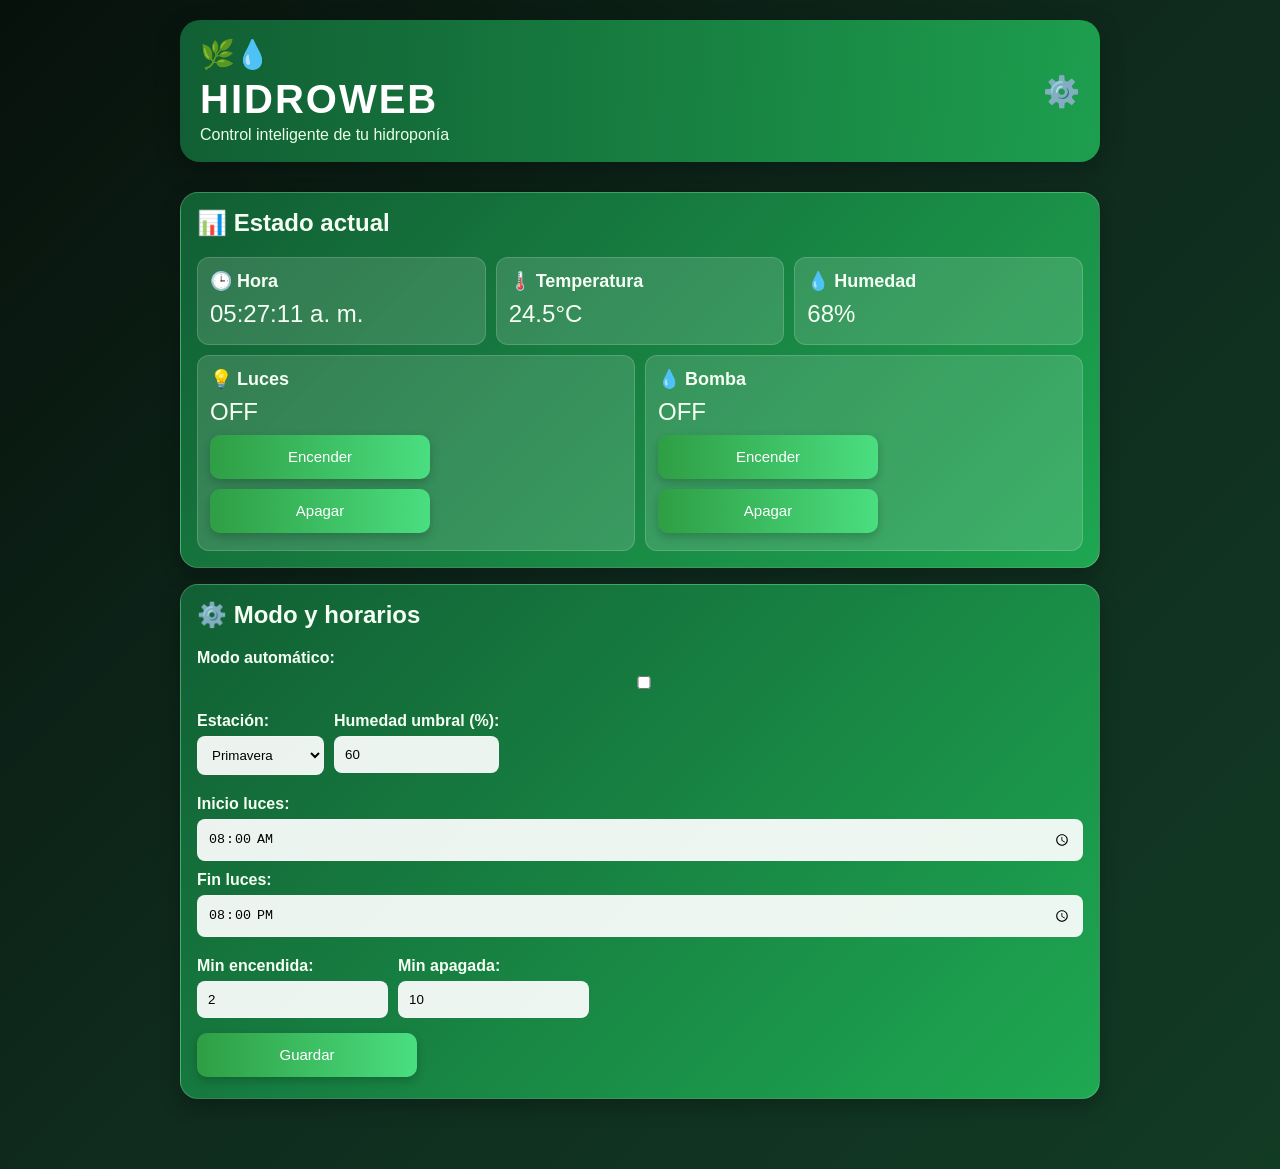
==== index.html @ 3b31222c "Add files via upload" ====
<!DOCTYPE html>
<html lang="es">

<head>
    <meta charset="UTF-8">
<script src="paho-mqtt.min.js"></script>


    <meta name="viewport" content="width=device-width, initial-scale=1.0">
    <title>HydroControl</title>
    <link rel="stylesheet" href="style.css">
</head>

<body>
    <div class="container">
        <div class="page-header hero-header">
            <div class="hero-title">
                <div class="hero-badge">🌿💧</div>
                <h1>HIDROWEB</h1>
                <p class="hero-subtitle">Control inteligente de tu hidroponía</p>
            </div>
            <a href="configuracion.html" class="header-link" title="Abrir configuraciones">⚙️</a>
        </div>

        <div class="section-block">
            <div class="card">
                <h2>📊 Estado actual</h2>
                <div class="row">
                    <div class="status-item">
                        <h3>🕒 Hora</h3>
                        <p id="serverTime">--:--</p>
                    </div>
                    <div class="status-item">
                        <h3>🌡️ Temperatura</h3>
                        <p id="temp">24.5°C</p>
                    </div>
                    <div class="status-item">
                        <h3>💧 Humedad</h3>
                        <p id="hum">68%</p>
                    </div>
                </div>
                <div class="row">
                    <div class="status-item">
                        <h3>💡 Luces</h3>
                        <p id="estadoLuz">OFF</p>
                        <button id="luzOn">Encender</button>
                        <button id="luzOff">Apagar</button>
                    </div>
                    <div class="status-item">
                        <h3>💧 Bomba</h3>
                        <p id="estadoBomba">OFF</p>
                        <button id="bombaOn">Encender</button>
                        <button id="bombaOff">Apagar</button>
                    </div>
                </div>
            </div>
            <div class="card">
                <h2>⚙️ Modo y horarios</h2>
                <label>Modo automático: <input type="checkbox" id="modoAuto"></label>
                <div class="row">
                    <label>Estación:
                        <select id="epocaSelect">
                            <option value="primavera">Primavera</option>
                            <option value="verano">Verano</option>
                            <option value="otonio">Otoño</option>
                            <option value="invierno">Invierno</option>
                            <option value="personalizado">Personalizado</option>
                        </select>
                    </label>
                    <label>Humedad umbral (%): <input type="number" id="humThreshold" min="0" max="100" value="60"></label>
                </div>
                <label>Inicio luces: <input type="time" id="lightsStart"></label>
                <label>Fin luces: <input type="time" id="lightsEnd"></label>
                <div class="row">
                    <label>Min encendida: <input type="number" id="pumpOnMinutes" min="1" value="2"></label>
                    <label>Min apagada: <input type="number" id="pumpOffMinutes" min="1" value="10"></label>
                </div>
                <button id="saveParams">Guardar</button>
            </div>
        </div>
    </div>

    <script src="autoLogic.js"></script>
    <script src="script.js"></script>
</body>
</html>
---- style.css ----
body{
    margin: 0;
    background: linear-gradient(135deg, #07110b 0%, #0f2b1e 50%, #123b24 100%);
    font-family: Arial, sans-serif;
    color: #f5fff3;
    min-height: 100vh;
}

.container{
    width: min(92%, 920px);
    margin: auto;
    padding: 20px 0 40px;
}

button {
    touch-action: manipulation;
    min-height: 44px;
}

.hero-header {
    display: flex;
    justify-content: space-between;
    align-items: center;
    gap: 12px;
    margin-bottom: 20px;
    padding: 18px 20px;
    border-radius: 20px;
    background: linear-gradient(90deg, rgba(18, 99, 54, 0.95), rgba(34, 197, 94, 0.75));
    box-shadow: 0 8px 25px rgba(0, 0, 0, 0.25);
}

.hero-title {
    display: flex;
    flex-direction: column;
    gap: 4px;
}

.hero-badge {
    font-size: 28px;
    margin-bottom: 2px;
}

h1 {
    color: #ffffff;
    text-align: left;
    margin: 0;
    font-size: clamp(28px, 5vw, 40px);
    letter-spacing: 2px;
    font-weight: bold;
}

.hero-subtitle {
    margin: 0;
    color: #e8ffe9;
    font-size: 16px;
}

.header-link {
    color: #fff8b8;
    text-decoration: none;
    font-size: 30px;
}

.card {
    background: linear-gradient(135deg, rgba(18, 99, 54, 0.95), rgba(34, 197, 94, 0.8));
    padding: 16px;
    margin: 16px 0;
    border-radius: 18px;
    box-shadow: 0px 8px 20px rgba(0, 0, 0, 0.25);
    border: 1px solid rgba(255,255,255,0.18);
}

h2 {
    margin-top: 0;
}

.section-block {
    margin: 30px 0;
}

.section-block > h2 {
    color: #d9ff00;
    margin-bottom: 12px;
}

p {
    font-size: 28px;
}

.status-item {
    flex: 1 1 220px;
    min-width: 0;
    background: rgba(255,255,255,0.14);
    padding: 12px;
    border-radius: 12px;
    border: 1px solid rgba(255,255,255,0.16);
}

.status-item h3 {
    margin: 0 0 8px 0;
    font-size: 18px;
}

.status-item p {
    font-size: 24px;
    margin: 4px 0;
}

label {
    display: flex;
    flex-direction: column;
    gap: 6px;
    margin: 10px 0;
    font-weight: bold;
}

input, select {
    padding: 10px;
    border-radius: 8px;
    border: 1px solid rgba(255,255,255,0.25);
    min-width: 0;
    width: 100%;
    max-width: 100%;
    background: rgba(255,255,255,0.92);
    box-sizing: border-box;
}

.row {
    display: flex;
    flex-wrap: wrap;
    gap: 10px;
    align-items: stretch;
    margin-top: 10px;
}

button {
    padding: 12px 18px;
    margin: 5px 0;
    border: none;
    border-radius: 10px;
    cursor: pointer;
    background: linear-gradient(90deg, #2f9e44, #4ade80);
    color: white;
    font-size: 15px;
    box-shadow: 0 4px 10px rgba(0,0,0,0.2);
    width: 100%;
    max-width: 220px;
}

button:hover {
    background: linear-gradient(90deg, #24863a, #34d399);
}

@media (max-width: 700px) {
    .container {
        width: 95%;
        padding-top: 12px;
    }

    .hero-header {
        flex-direction: column;
        align-items: flex-start;
        padding: 16px;
    }

    .header-link {
        font-size: 26px;
    }

    .card {
        padding: 14px;
    }

    .row {
        flex-direction: column;
        align-items: stretch;
    }

    label {
        width: 100%;
    }

    button {
        max-width: none;
    }
}
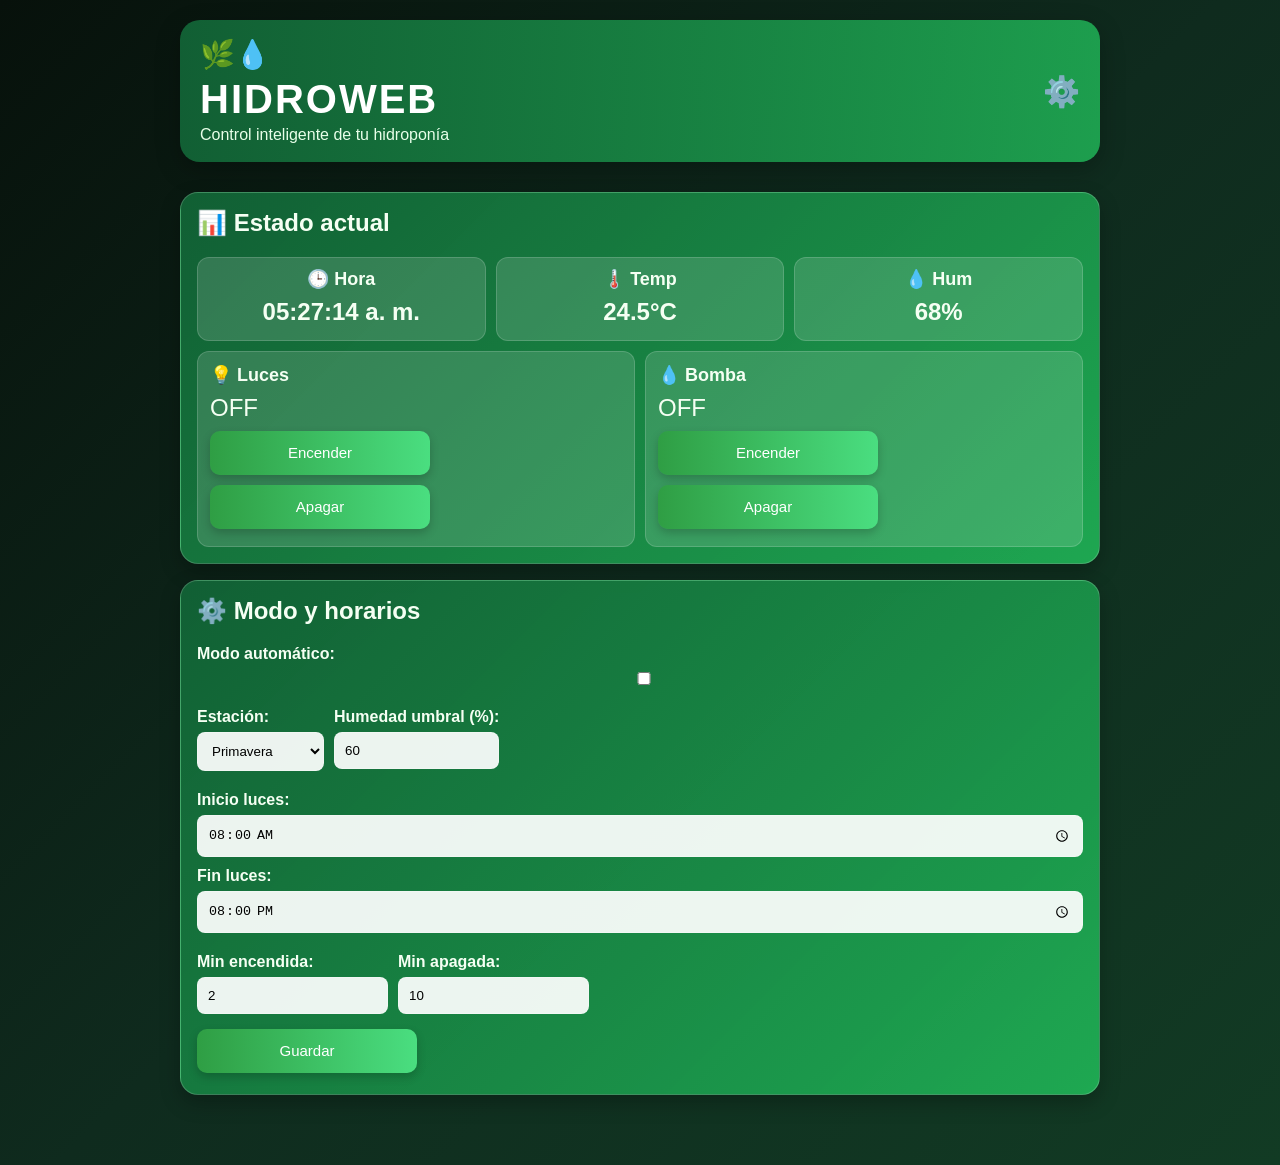
==== commit c9db074f: "Add files via upload" ====
--- a/index.html
+++ b/index.html
@@ -25,17 +25,17 @@
         <div class="section-block">
             <div class="card">
                 <h2>📊 Estado actual</h2>
-                <div class="row">
-                    <div class="status-item">
+                <div class="summary-row">
+                    <div class="status-item compact-summary">
                         <h3>🕒 Hora</h3>
                         <p id="serverTime">--:--</p>
                     </div>
-                    <div class="status-item">
-                        <h3>🌡️ Temperatura</h3>
+                    <div class="status-item compact-summary">
+                        <h3>🌡️ Temp</h3>
                         <p id="temp">24.5°C</p>
                     </div>
-                    <div class="status-item">
-                        <h3>💧 Humedad</h3>
+                    <div class="status-item compact-summary">
+                        <h3>💧 Hum</h3>
                         <p id="hum">68%</p>
                     </div>
                 </div>
--- a/style.css
+++ b/style.css
@@ -94,6 +94,29 @@
     padding: 12px;
     border-radius: 12px;
     border: 1px solid rgba(255,255,255,0.16);
+}
+
+.summary-row {
+    display: flex;
+    gap: 10px;
+    margin-top: 10px;
+}
+
+.compact-summary {
+    flex: 1;
+    text-align: center;
+    padding: 10px 8px;
+}
+
+.compact-summary h3 {
+    font-size: 14px;
+    margin-bottom: 4px;
+}
+
+.compact-summary p {
+    font-size: 20px;
+    margin: 0;
+    font-weight: bold;
 }
 
 .status-item h3 {
@@ -176,6 +199,15 @@
         align-items: stretch;
     }
 
+    .summary-row {
+        flex-direction: row;
+        gap: 8px;
+    }
+
+    .compact-summary {
+        padding: 8px 6px;
+    }
+
     label {
         width: 100%;
     }
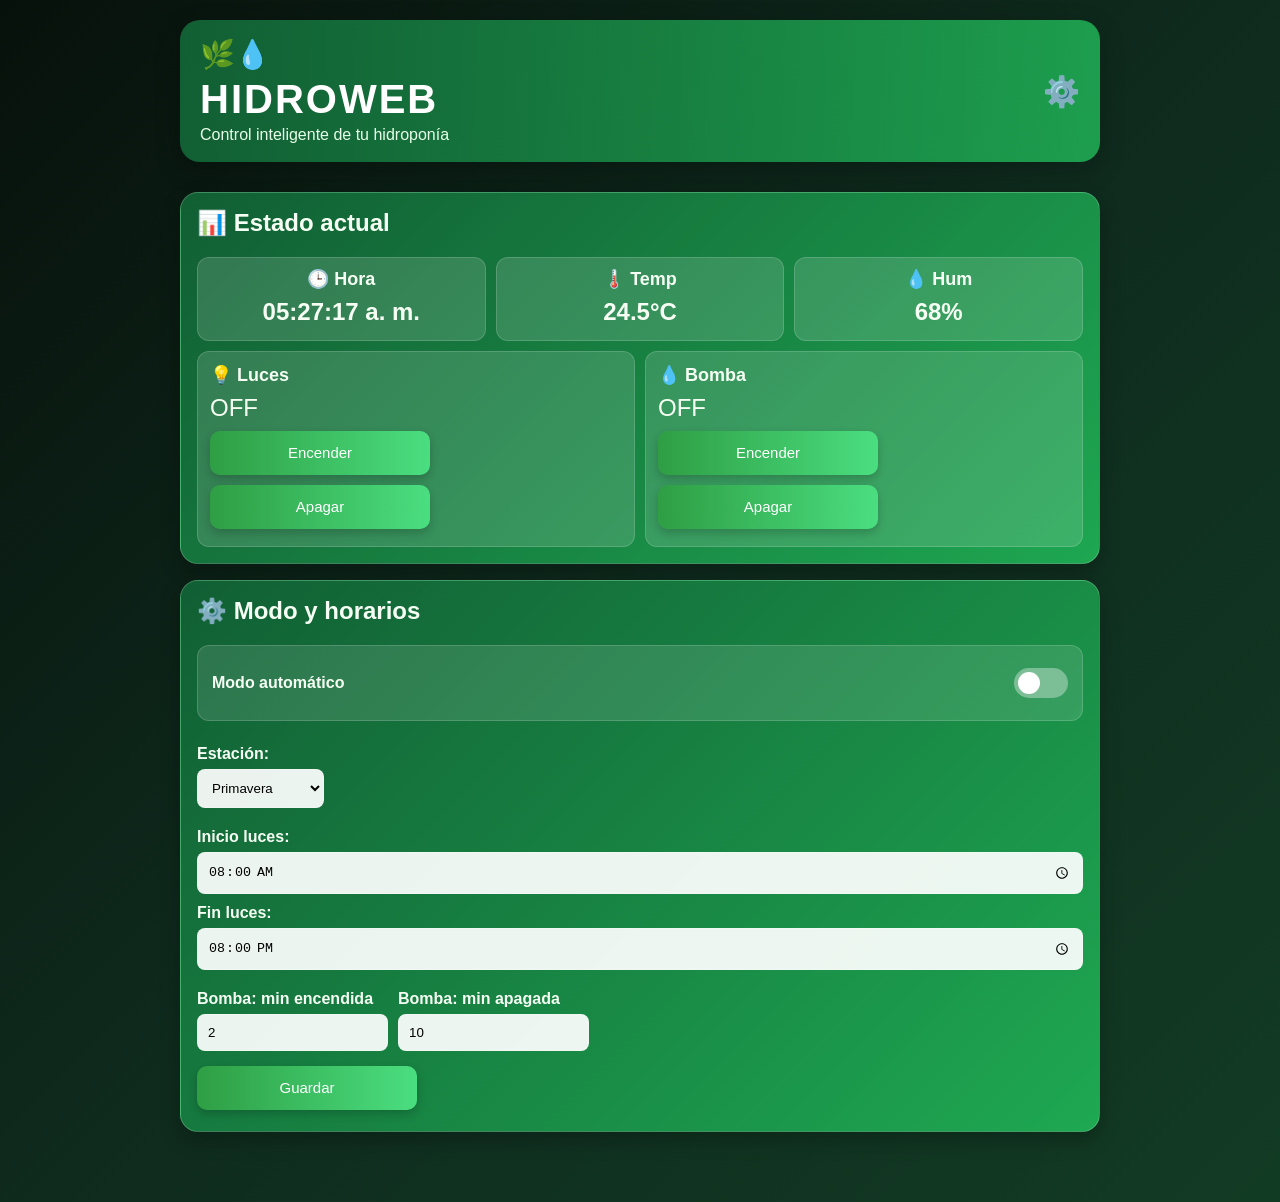
==== commit d470ae9d: "Add files via upload" ====
--- a/index.html
+++ b/index.html
@@ -56,7 +56,13 @@
             </div>
             <div class="card">
                 <h2>⚙️ Modo y horarios</h2>
-                <label>Modo automático: <input type="checkbox" id="modoAuto"></label>
+                <label class="switch-row">
+                    <span>Modo automático</span>
+                    <label class="switch">
+                        <input type="checkbox" id="modoAuto">
+                        <span class="slider"></span>
+                    </label>
+                </label>
                 <div class="row">
                     <label>Estación:
                         <select id="epocaSelect">
@@ -67,13 +73,12 @@
                             <option value="personalizado">Personalizado</option>
                         </select>
                     </label>
-                    <label>Humedad umbral (%): <input type="number" id="humThreshold" min="0" max="100" value="60"></label>
                 </div>
                 <label>Inicio luces: <input type="time" id="lightsStart"></label>
                 <label>Fin luces: <input type="time" id="lightsEnd"></label>
                 <div class="row">
-                    <label>Min encendida: <input type="number" id="pumpOnMinutes" min="1" value="2"></label>
-                    <label>Min apagada: <input type="number" id="pumpOffMinutes" min="1" value="10"></label>
+                    <label>Bomba: min encendida <input type="number" id="pumpOnMinutes" min="1" value="2"></label>
+                    <label>Bomba: min apagada <input type="number" id="pumpOffMinutes" min="1" value="10"></label>
                 </div>
                 <button id="saveParams">Guardar</button>
             </div>
--- a/style.css
+++ b/style.css
@@ -135,6 +135,60 @@
     gap: 6px;
     margin: 10px 0;
     font-weight: bold;
+}
+
+.switch-row {
+    display: flex;
+    flex-direction: row;
+    justify-content: space-between;
+    align-items: center;
+    padding: 12px 14px;
+    border-radius: 12px;
+    background: rgba(255,255,255,0.12);
+    border: 1px solid rgba(255,255,255,0.16);
+    margin: 12px 0 14px;
+}
+
+.switch {
+    position: relative;
+    display: inline-block;
+    width: 54px;
+    height: 30px;
+}
+
+.switch input {
+    opacity: 0;
+    width: 0;
+    height: 0;
+}
+
+.slider {
+    position: absolute;
+    cursor: pointer;
+    inset: 0;
+    background-color: rgba(255,255,255,0.35);
+    transition: 0.3s;
+    border-radius: 999px;
+}
+
+.slider:before {
+    position: absolute;
+    content: "";
+    height: 22px;
+    width: 22px;
+    left: 4px;
+    bottom: 4px;
+    background-color: white;
+    transition: 0.3s;
+    border-radius: 50%;
+}
+
+.switch input:checked + .slider {
+    background: linear-gradient(90deg, #2f9e44, #4ade80);
+}
+
+.switch input:checked + .slider:before {
+    transform: translateX(24px);
 }
 
 input, select {
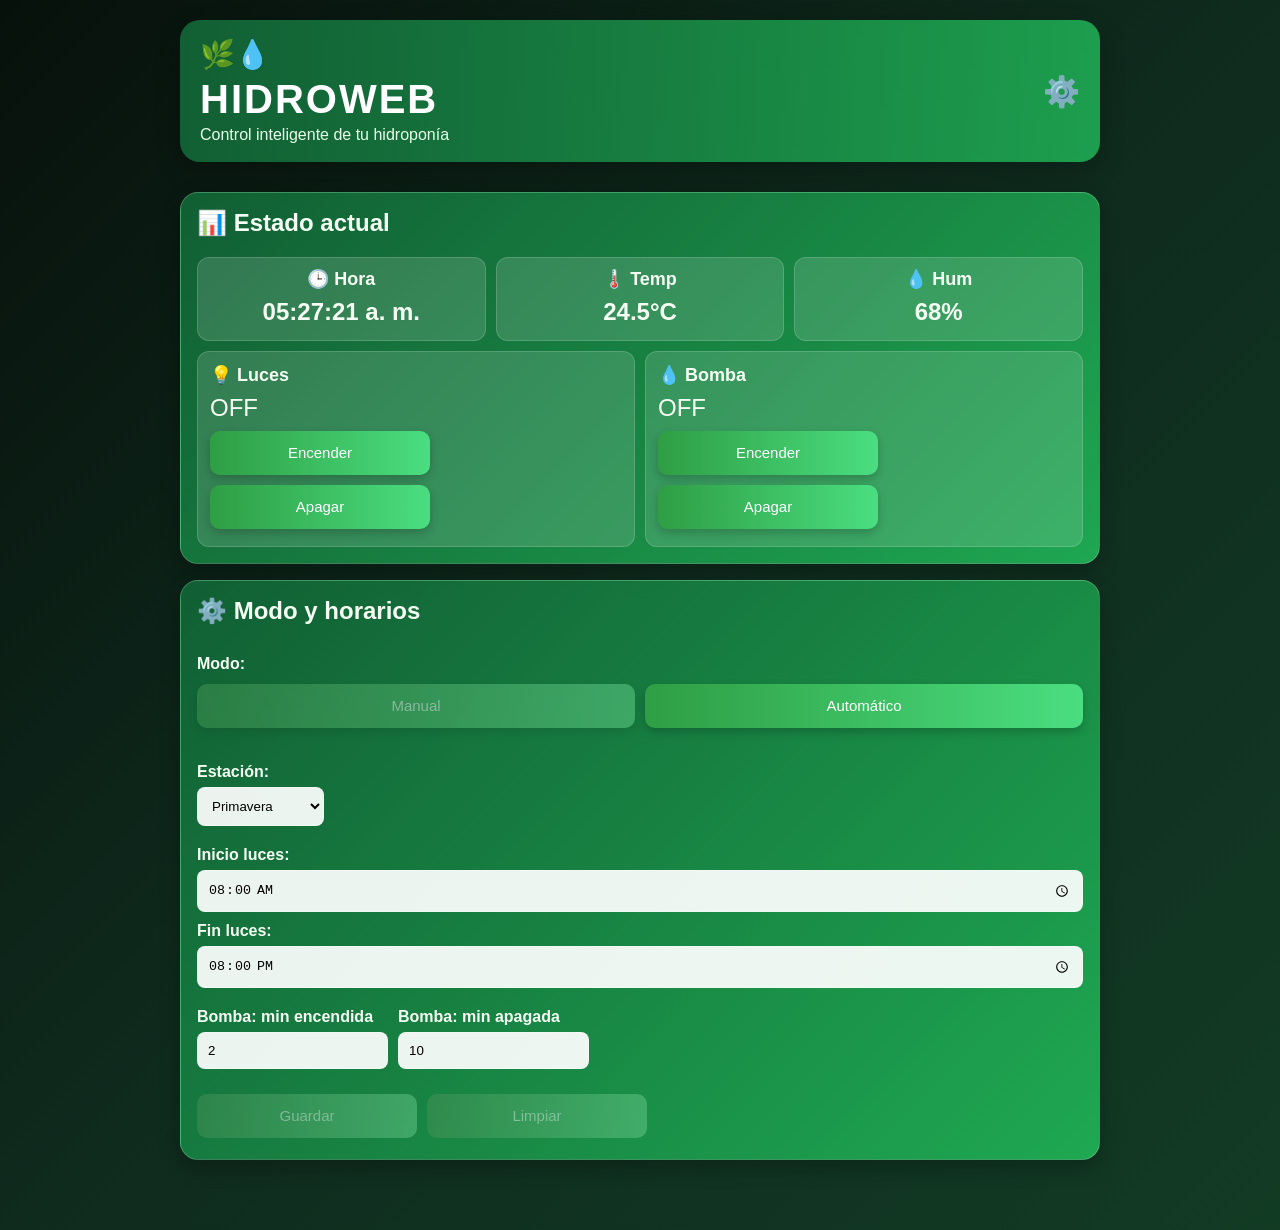
==== commit 61434f2c: "Add files via upload" ====
--- a/index.html
+++ b/index.html
@@ -56,13 +56,14 @@
             </div>
             <div class="card">
                 <h2>⚙️ Modo y horarios</h2>
-                <label class="switch-row">
-                    <span>Modo automático</span>
-                    <label class="switch">
-                        <input type="checkbox" id="modoAuto">
-                        <span class="slider"></span>
+                <div class="row">
+                    <label class="mode-control">Modo:
+                        <div class="mode-toggle-row">
+                            <button id="modeManualBtn" type="button">Manual</button>
+                            <button id="modeAutoBtn" type="button">Automático</button>
+                        </div>
                     </label>
-                </label>
+                </div>
                 <div class="row">
                     <label>Estación:
                         <select id="epocaSelect">
@@ -80,7 +81,10 @@
                     <label>Bomba: min encendida <input type="number" id="pumpOnMinutes" min="1" value="2"></label>
                     <label>Bomba: min apagada <input type="number" id="pumpOffMinutes" min="1" value="10"></label>
                 </div>
-                <button id="saveParams">Guardar</button>
+                <div class="row">
+                    <button id="saveParams">Guardar</button>
+                    <button id="clearParams" type="button">Limpiar</button>
+                </div>
             </div>
         </div>
     </div>
--- a/style.css
+++ b/style.css
@@ -200,6 +200,26 @@
     max-width: 100%;
     background: rgba(255,255,255,0.92);
     box-sizing: border-box;
+}
+
+.mode-control {
+    width: 100%;
+}
+
+.mode-toggle-row {
+    display: flex;
+    gap: 10px;
+    width: 100%;
+}
+
+.mode-toggle-row button {
+    flex: 1 1 0;
+    max-width: none;
+}
+
+.mode-toggle-row button.is-selected {
+    opacity: 0.5;
+    filter: saturate(75%);
 }
 
 .row {
@@ -228,6 +248,46 @@
     background: linear-gradient(90deg, #24863a, #34d399);
 }
 
+button:disabled {
+    opacity: 0.45;
+    cursor: not-allowed;
+    box-shadow: none;
+    filter: grayscale(35%);
+}
+
+.action-toast {
+    position: fixed;
+    right: 18px;
+    bottom: 20px;
+    z-index: 9999;
+    max-width: min(90vw, 360px);
+    padding: 12px 16px;
+    border-radius: 12px;
+    color: #f5fff3;
+    font-weight: bold;
+    letter-spacing: 0.2px;
+    border: 1px solid rgba(255,255,255,0.22);
+    box-shadow: 0 10px 24px rgba(0, 0, 0, 0.34);
+    opacity: 0;
+    transform: translateY(16px) scale(0.98);
+    pointer-events: none;
+    transition: opacity 0.25s ease, transform 0.25s ease;
+    backdrop-filter: blur(4px);
+}
+
+.action-toast.success {
+    background: linear-gradient(135deg, rgba(20, 110, 58, 0.96), rgba(46, 186, 110, 0.9));
+}
+
+.action-toast.error {
+    background: linear-gradient(135deg, rgba(136, 26, 26, 0.96), rgba(198, 52, 52, 0.9));
+}
+
+.action-toast.show {
+    opacity: 1;
+    transform: translateY(0) scale(1);
+}
+
 @media (max-width: 700px) {
     .container {
         width: 95%;
@@ -269,4 +329,11 @@
     button {
         max-width: none;
     }
+
+    .action-toast {
+        right: 12px;
+        left: 12px;
+        bottom: 14px;
+        max-width: none;
+    }
 }
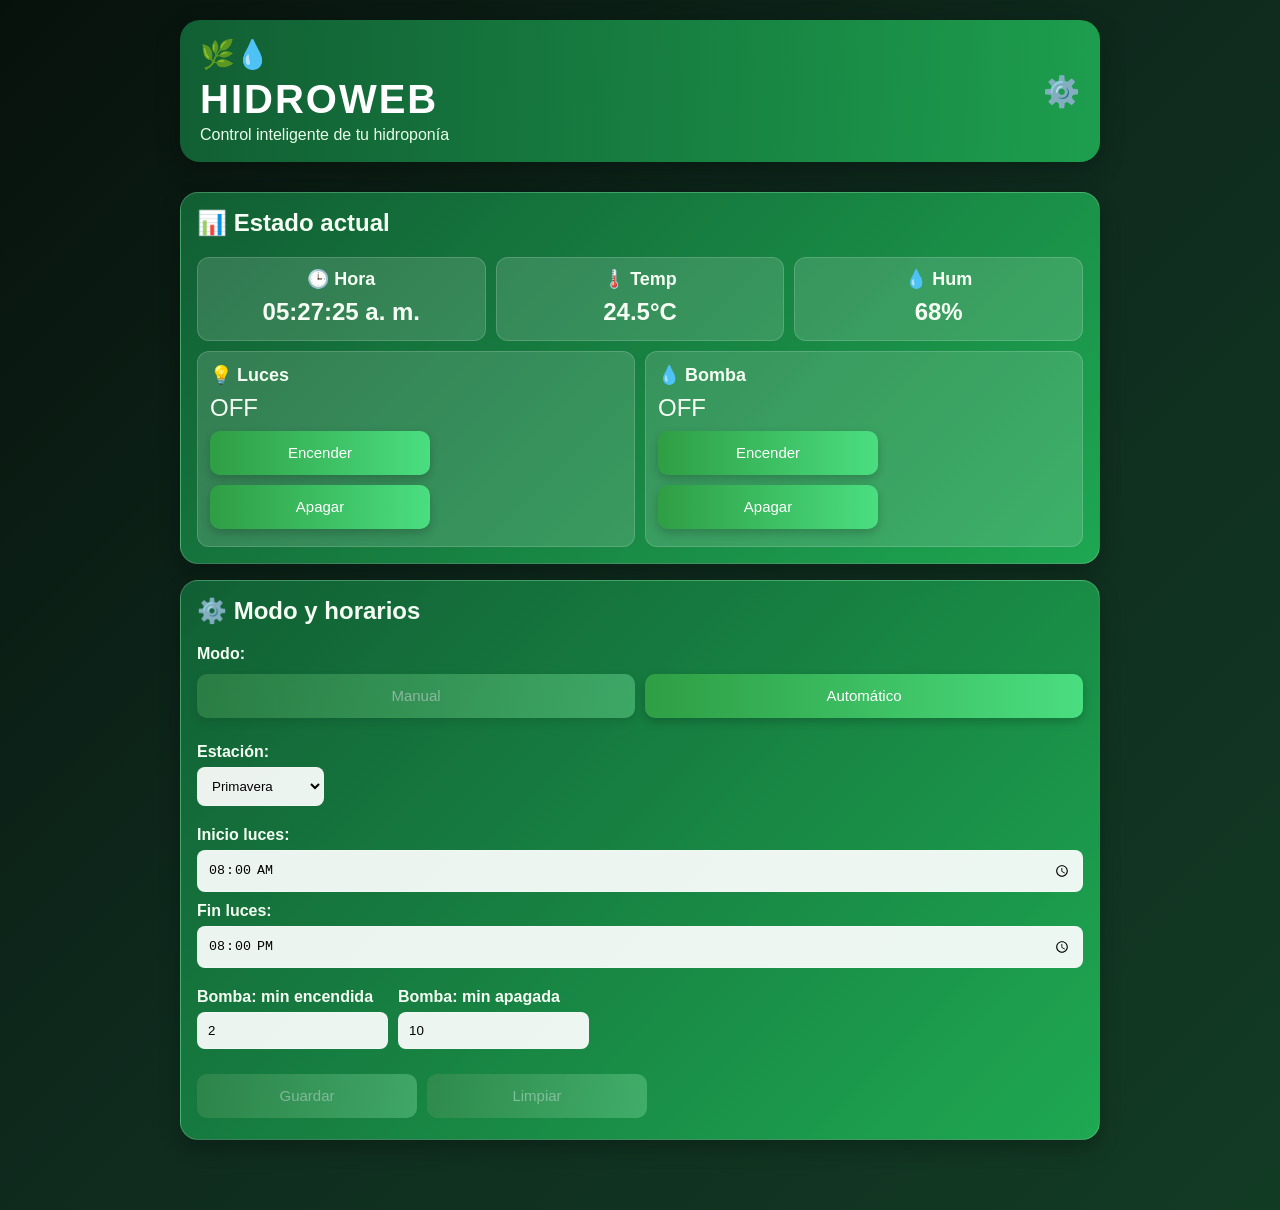
==== commit ecba13fa: "Add files via upload" ====
--- a/index.html
+++ b/index.html
@@ -57,12 +57,13 @@
             <div class="card">
                 <h2>⚙️ Modo y horarios</h2>
                 <div class="row">
-                    <label class="mode-control">Modo:
+                    <div class="mode-control">
+                        <span class="mode-control-title">Modo:</span>
                         <div class="mode-toggle-row">
                             <button id="modeManualBtn" type="button">Manual</button>
                             <button id="modeAutoBtn" type="button">Automático</button>
                         </div>
-                    </label>
+                    </div>
                 </div>
                 <div class="row">
                     <label>Estación:
--- a/style.css
+++ b/style.css
@@ -204,6 +204,12 @@
 
 .mode-control {
     width: 100%;
+}
+
+.mode-control-title {
+    display: block;
+    margin-bottom: 6px;
+    font-weight: bold;
 }
 
 .mode-toggle-row {
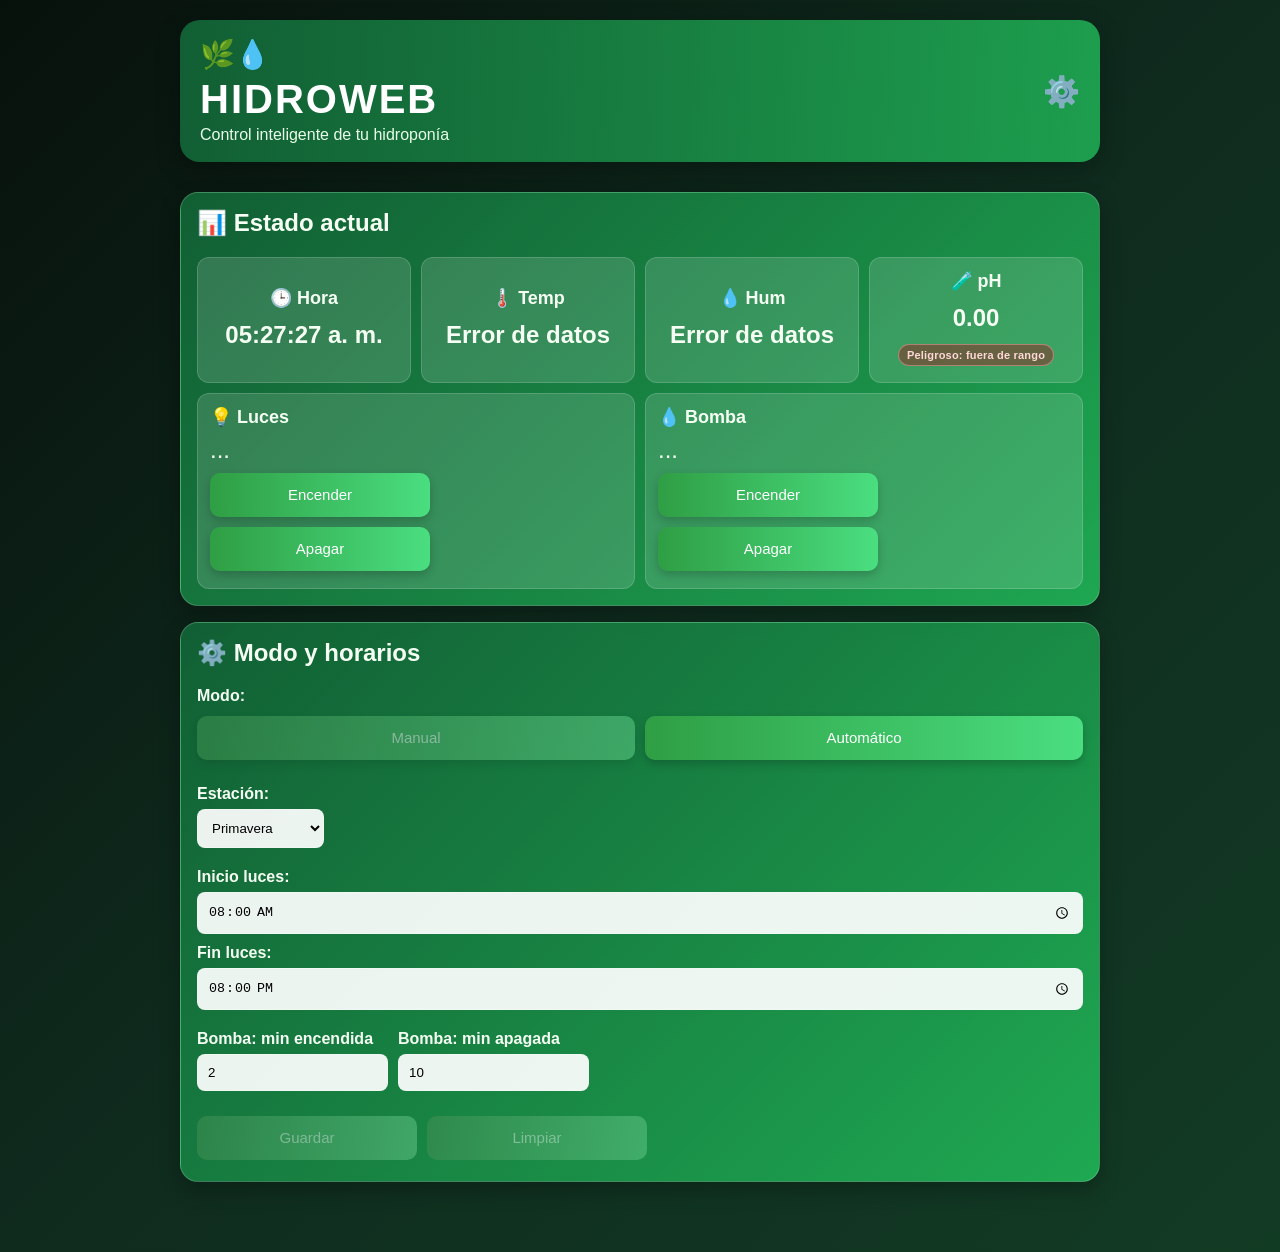
==== commit e54b47c0: "Add files via upload" ====
--- a/index.html
+++ b/index.html
@@ -38,17 +38,22 @@
                         <h3>💧 Hum</h3>
                         <p id="hum">68%</p>
                     </div>
+                    <div class="status-item compact-summary">
+                        <h3>🧪 pH</h3>
+                        <p id="ph" class="ph-value">--</p>
+                        <p id="phRangeStatus" class="ph-range-status neutral">Rango seguro 5.8 - 6.2</p>
+                    </div>
                 </div>
                 <div class="row">
                     <div class="status-item">
                         <h3>💡 Luces</h3>
-                        <p id="estadoLuz">OFF</p>
+                        <p id="estadoLuz">...</p>
                         <button id="luzOn">Encender</button>
                         <button id="luzOff">Apagar</button>
                     </div>
                     <div class="status-item">
                         <h3>💧 Bomba</h3>
-                        <p id="estadoBomba">OFF</p>
+                        <p id="estadoBomba">...</p>
                         <button id="bombaOn">Encender</button>
                         <button id="bombaOff">Apagar</button>
                     </div>
--- a/style.css
+++ b/style.css
@@ -97,26 +97,62 @@
 }
 
 .summary-row {
-    display: flex;
+    display: grid;
+    grid-template-columns: repeat(4, minmax(0, 1fr));
     gap: 10px;
     margin-top: 10px;
 }
 
 .compact-summary {
-    flex: 1;
+    min-height: 104px;
     text-align: center;
-    padding: 10px 8px;
+    padding: 10px 10px;
+    display: flex;
+    flex-direction: column;
+    justify-content: center;
+    align-items: center;
 }
 
 .compact-summary h3 {
     font-size: 14px;
-    margin-bottom: 4px;
+    margin-bottom: 6px;
 }
 
 .compact-summary p {
     font-size: 20px;
     margin: 0;
     font-weight: bold;
+}
+
+.compact-summary .ph-range-status {
+    margin-top: 8px;
+    font-size: 11px;
+    font-weight: 800;
+    letter-spacing: 0.2px;
+    padding: 4px 8px;
+    border-radius: 999px;
+    border: 1px solid rgba(255,255,255,0.24);
+    line-height: 1.1;
+}
+
+.ph-value {
+    font-variant-numeric: tabular-nums;
+}
+
+.ph-range-status.neutral {
+    color: #e8fff1;
+    background: rgba(12, 67, 40, 0.45);
+}
+
+.ph-range-status.safe {
+    color: #d8ffe2;
+    background: rgba(25, 112, 65, 0.45);
+}
+
+.ph-range-status.alert {
+    color: #ffd7d7;
+    background: rgba(146, 34, 34, 0.5);
+    border-color: rgba(255, 170, 170, 0.48);
 }
 
 .status-item h3 {
@@ -320,12 +356,17 @@
     }
 
     .summary-row {
-        flex-direction: row;
+        grid-template-columns: repeat(2, minmax(0, 1fr));
         gap: 8px;
     }
 
     .compact-summary {
+        min-height: 96px;
         padding: 8px 6px;
+    }
+
+    .compact-summary .ph-range-status {
+        font-size: 10px;
     }
 
     label {
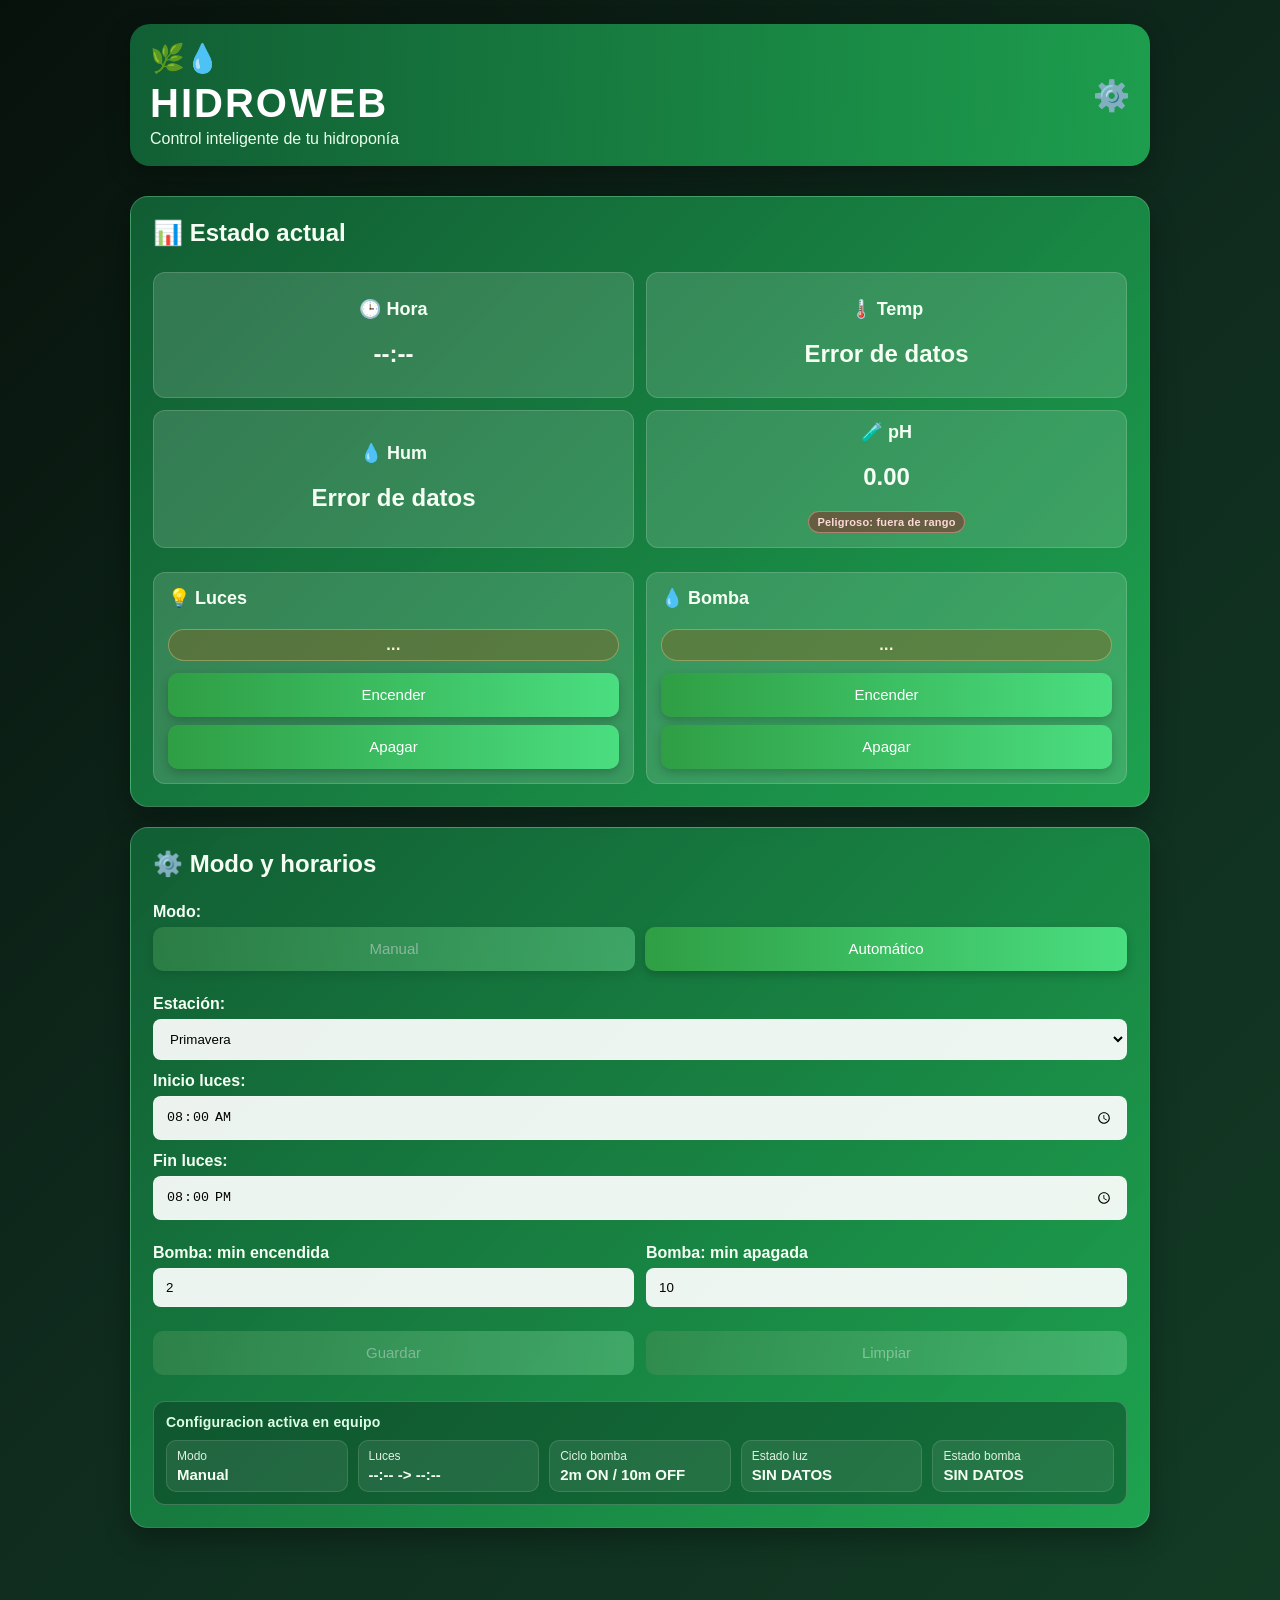
==== commit 0702d1c5: "Add files via upload" ====
--- a/index.html
+++ b/index.html
@@ -20,6 +20,14 @@
                 <p class="hero-subtitle">Control inteligente de tu hidroponía</p>
             </div>
             <a href="configuracion.html" class="header-link" title="Abrir configuraciones">⚙️</a>
+        </div>
+
+        <div style="display:none" aria-hidden="true">
+            <span id="systemStateBadge">Sincronizando...</span>
+            <span id="connStatus">Sin conexión</span>
+            <span id="mqttStatus">Desconectado</span>
+            <span id="lastUpdateElapsed">--</span>
+            <span id="telemetrySource">--</span>
         </div>
 
         <div class="section-block">
@@ -47,13 +55,13 @@
                 <div class="row">
                     <div class="status-item">
                         <h3>💡 Luces</h3>
-                        <p id="estadoLuz">...</p>
+                        <p id="estadoLuz" class="device-state">...</p>
                         <button id="luzOn">Encender</button>
                         <button id="luzOff">Apagar</button>
                     </div>
                     <div class="status-item">
                         <h3>💧 Bomba</h3>
-                        <p id="estadoBomba">...</p>
+                        <p id="estadoBomba" class="device-state">...</p>
                         <button id="bombaOn">Encender</button>
                         <button id="bombaOff">Apagar</button>
                     </div>
@@ -91,6 +99,17 @@
                     <button id="saveParams">Guardar</button>
                     <button id="clearParams" type="button">Limpiar</button>
                 </div>
+
+                <div class="config-summary" aria-live="polite">
+                    <h3>Configuracion activa en equipo</h3>
+                    <div class="config-summary-grid">
+                        <div><span>Modo</span><strong id="summaryMode">--</strong></div>
+                        <div><span>Luces</span><strong id="summaryLights">--</strong></div>
+                        <div><span>Ciclo bomba</span><strong id="summaryPump">--</strong></div>
+                        <div><span>Estado luz</span><strong id="summaryLuzState">--</strong></div>
+                        <div><span>Estado bomba</span><strong id="summaryBombaState">--</strong></div>
+                    </div>
+                </div>
             </div>
         </div>
     </div>
--- a/style.css
+++ b/style.css
@@ -1,15 +1,15 @@
 body{
     margin: 0;
     background: linear-gradient(135deg, #07110b 0%, #0f2b1e 50%, #123b24 100%);
-    font-family: Arial, sans-serif;
+    font-family: "Trebuchet MS", "Segoe UI", sans-serif;
     color: #f5fff3;
     min-height: 100vh;
 }
 
 .container{
-    width: min(92%, 920px);
+    width: min(94%, 1020px);
     margin: auto;
-    padding: 20px 0 40px;
+    padding: 24px 0 44px;
 }
 
 button {
@@ -29,6 +29,71 @@
     box-shadow: 0 8px 25px rgba(0, 0, 0, 0.25);
 }
 
+.live-status-bar {
+    display: grid;
+    grid-template-columns: repeat(auto-fit, minmax(160px, 1fr));
+    align-items: center;
+    gap: 12px;
+    padding: 14px 16px;
+    border-radius: 14px;
+    margin-bottom: 18px;
+    background: rgba(7, 36, 24, 0.75);
+    border: 1px solid rgba(255,255,255,0.16);
+    backdrop-filter: blur(6px);
+}
+
+.live-status-bar .state-chip {
+    justify-self: start;
+}
+
+.status-inline {
+    font-size: 14px;
+    color: rgba(232, 255, 236, 0.9);
+}
+
+.status-inline strong {
+    color: #ffffff;
+    letter-spacing: 0.1px;
+}
+
+.state-chip {
+    display: inline-flex;
+    align-items: center;
+    justify-content: center;
+    gap: 6px;
+    border-radius: 999px;
+    padding: 6px 12px;
+    font-size: 12px;
+    font-weight: 800;
+    letter-spacing: 0.3px;
+    text-transform: uppercase;
+    border: 1px solid transparent;
+}
+
+.state-chip.ok {
+    color: #d9ffe5;
+    background: rgba(38, 132, 80, 0.45);
+    border-color: rgba(119, 255, 176, 0.35);
+}
+
+.state-chip.warn {
+    color: #fff1cc;
+    background: rgba(171, 110, 18, 0.45);
+    border-color: rgba(255, 209, 124, 0.35);
+}
+
+.state-chip.error {
+    color: #ffd9d9;
+    background: rgba(140, 35, 35, 0.5);
+    border-color: rgba(255, 161, 161, 0.38);
+}
+
+.state-chip.neutral {
+    color: #dff2e4;
+    background: rgba(31, 79, 57, 0.38);
+    border-color: rgba(207, 245, 218, 0.24);
+}
+
 .hero-title {
     display: flex;
     flex-direction: column;
@@ -62,45 +127,51 @@
 }
 
 .card {
-    background: linear-gradient(135deg, rgba(18, 99, 54, 0.95), rgba(34, 197, 94, 0.8));
-    padding: 16px;
-    margin: 16px 0;
+    background: linear-gradient(135deg, rgba(18, 99, 54, 0.93), rgba(34, 197, 94, 0.76));
+    padding: 22px;
+    margin: 0;
     border-radius: 18px;
-    box-shadow: 0px 8px 20px rgba(0, 0, 0, 0.25);
+    box-shadow: 0px 12px 26px rgba(0, 0, 0, 0.28);
     border: 1px solid rgba(255,255,255,0.18);
+    display: flex;
+    flex-direction: column;
+    gap: 12px;
 }
 
 h2 {
-    margin-top: 0;
+    margin: 0;
+    line-height: 1.2;
 }
 
 .section-block {
     margin: 30px 0;
-}
-
-.section-block > h2 {
-    color: #d9ff00;
-    margin-bottom: 12px;
+    display: grid;
+    grid-template-columns: 1fr;
+    gap: 20px;
+    align-items: stretch;
 }
 
 p {
-    font-size: 28px;
+    font-size: 16px;
 }
 
 .status-item {
-    flex: 1 1 220px;
+    min-height: 170px;
     min-width: 0;
     background: rgba(255,255,255,0.14);
-    padding: 12px;
+    padding: 14px;
     border-radius: 12px;
     border: 1px solid rgba(255,255,255,0.16);
+    display: flex;
+    flex-direction: column;
+    gap: 8px;
 }
 
 .summary-row {
     display: grid;
-    grid-template-columns: repeat(4, minmax(0, 1fr));
-    gap: 10px;
-    margin-top: 10px;
+    grid-template-columns: repeat(2, minmax(0, 1fr));
+    gap: 12px;
+    margin-top: 12px;
 }
 
 .compact-summary {
@@ -165,11 +236,48 @@
     margin: 4px 0;
 }
 
+.device-state {
+    display: inline-flex;
+    align-items: center;
+    justify-content: center;
+    min-width: 98px;
+    border-radius: 999px;
+    padding: 6px 10px;
+    border: 1px solid rgba(255,255,255,0.2);
+    background: rgba(16, 56, 35, 0.45);
+    font-size: 16px !important;
+    font-weight: 800;
+    letter-spacing: 0.4px;
+}
+
+.device-state.on {
+    color: #d7ffe3;
+    background: rgba(23, 122, 72, 0.55);
+    border-color: rgba(130, 255, 181, 0.45);
+}
+
+.device-state.off {
+    color: #ffe0e0;
+    background: rgba(122, 33, 33, 0.52);
+    border-color: rgba(255, 168, 168, 0.4);
+}
+
+.device-state.pending {
+    color: #fff6d8;
+    background: rgba(124, 99, 36, 0.48);
+    border-color: rgba(255, 224, 156, 0.35);
+}
+
+.device-state.unknown {
+    color: #e8fff1;
+    background: rgba(12, 67, 40, 0.45);
+}
+
 label {
     display: flex;
     flex-direction: column;
     gap: 6px;
-    margin: 10px 0;
+    margin: 0;
     font-weight: bold;
 }
 
@@ -228,7 +336,7 @@
 }
 
 input, select {
-    padding: 10px;
+    padding: 11px 12px;
     border-radius: 8px;
     border: 1px solid rgba(255,255,255,0.25);
     min-width: 0;
@@ -265,16 +373,20 @@
 }
 
 .row {
-    display: flex;
-    flex-wrap: wrap;
-    gap: 10px;
-    align-items: stretch;
-    margin-top: 10px;
+    display: grid;
+    grid-template-columns: repeat(auto-fit, minmax(220px, 1fr));
+    gap: 12px;
+    align-items: end;
+    margin-top: 12px;
+}
+
+.row > :only-child {
+    grid-column: 1 / -1;
 }
 
 button {
     padding: 12px 18px;
-    margin: 5px 0;
+    margin: 0;
     border: none;
     border-radius: 10px;
     cursor: pointer;
@@ -283,7 +395,7 @@
     font-size: 15px;
     box-shadow: 0 4px 10px rgba(0,0,0,0.2);
     width: 100%;
-    max-width: 220px;
+    max-width: none;
 }
 
 button:hover {
@@ -330,10 +442,50 @@
     transform: translateY(0) scale(1);
 }
 
+.config-summary {
+    margin-top: 14px;
+    padding: 12px;
+    border-radius: 12px;
+    border: 1px solid rgba(255,255,255,0.2);
+    background: rgba(11, 52, 33, 0.45);
+}
+
+.config-summary h3 {
+    margin: 0 0 10px;
+    font-size: 14px;
+    color: #dcffe6;
+    letter-spacing: 0.2px;
+}
+
+.config-summary-grid {
+    display: grid;
+    grid-template-columns: repeat(auto-fit, minmax(150px, 1fr));
+    gap: 10px;
+}
+
+.config-summary-grid div {
+    padding: 8px 10px;
+    border-radius: 10px;
+    background: rgba(255,255,255,0.08);
+    border: 1px solid rgba(255,255,255,0.12);
+}
+
+.config-summary-grid span {
+    display: block;
+    font-size: 12px;
+    opacity: 0.9;
+}
+
+.config-summary-grid strong {
+    display: block;
+    margin-top: 3px;
+    font-size: 15px;
+}
+
 @media (max-width: 700px) {
     .container {
         width: 95%;
-        padding-top: 12px;
+        padding-top: 16px;
     }
 
     .hero-header {
@@ -342,22 +494,31 @@
         padding: 16px;
     }
 
+    .live-status-bar {
+        grid-template-columns: 1fr;
+        padding: 10px;
+        gap: 8px;
+    }
+
+    .status-inline {
+        width: auto;
+    }
+
     .header-link {
         font-size: 26px;
     }
 
     .card {
-        padding: 14px;
+        padding: 16px;
     }
 
     .row {
-        flex-direction: column;
-        align-items: stretch;
+        grid-template-columns: 1fr;
     }
 
     .summary-row {
         grid-template-columns: repeat(2, minmax(0, 1fr));
-        gap: 8px;
+        gap: 10px;
     }
 
     .compact-summary {
@@ -383,4 +544,13 @@
         bottom: 14px;
         max-width: none;
     }
+
+    .config-summary-grid {
+        grid-template-columns: 1fr;
+    }
+
+    .section-block {
+        grid-template-columns: 1fr;
+        gap: 16px;
+    }
 }
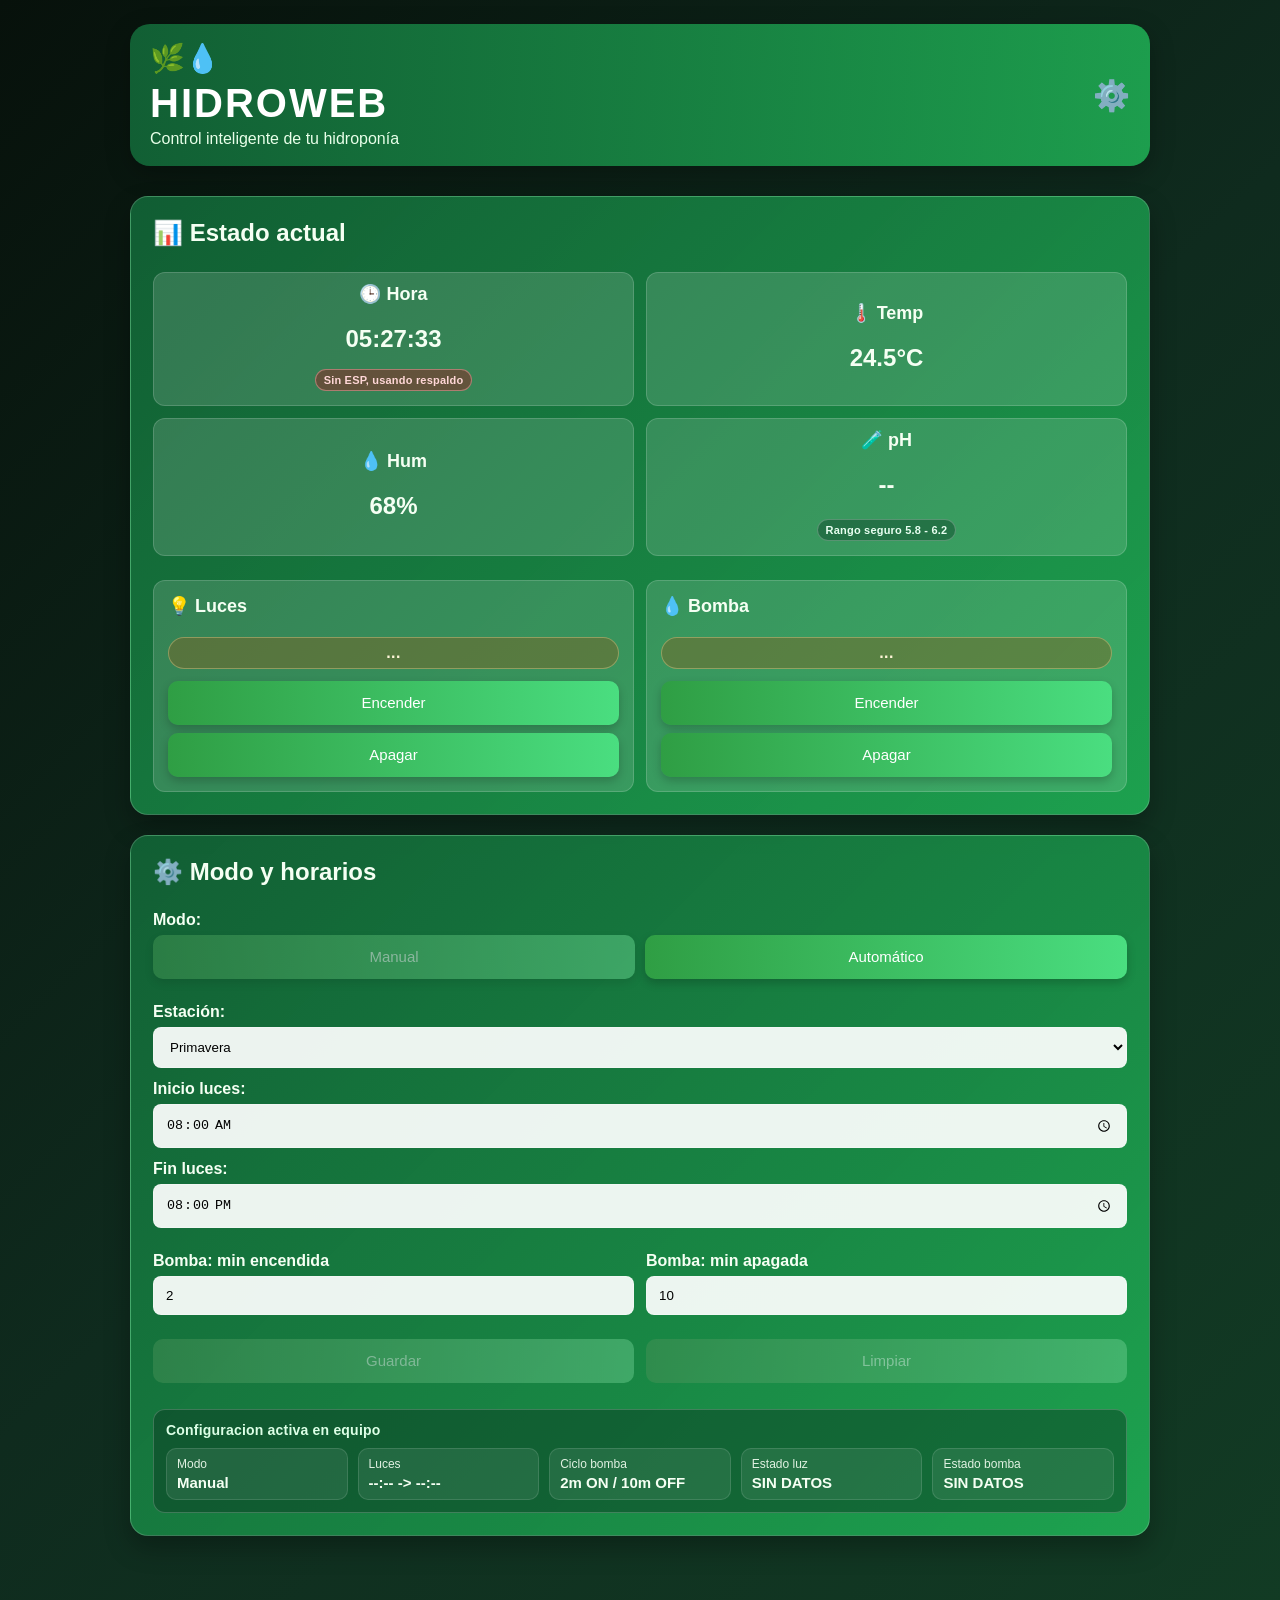
==== commit 218babc9: "Add files via upload" ====
--- a/index.html
+++ b/index.html
@@ -32,11 +32,12 @@
 
         <div class="section-block">
             <div class="card">
-                <h2>📊 Estado actual</h2>
+                <h2 id="currentStatusTitle">📊 Estado actual</h2>
                 <div class="summary-row">
                     <div class="status-item compact-summary">
                         <h3>🕒 Hora</h3>
                         <p id="serverTime">--:--</p>
+                        <p id="serverTimeSource" class="time-source">Hora ESP</p>
                     </div>
                     <div class="status-item compact-summary">
                         <h3>🌡️ Temp</h3>
@@ -68,10 +69,10 @@
                 </div>
             </div>
             <div class="card">
-                <h2>⚙️ Modo y horarios</h2>
+                <h2 id="modeScheduleTitle">⚙️ Modo y horarios</h2>
                 <div class="row">
                     <div class="mode-control">
-                        <span class="mode-control-title">Modo:</span>
+                        <span class="mode-control-title" id="modeLabel">Modo:</span>
                         <div class="mode-toggle-row">
                             <button id="modeManualBtn" type="button">Manual</button>
                             <button id="modeAutoBtn" type="button">Automático</button>
@@ -79,7 +80,7 @@
                     </div>
                 </div>
                 <div class="row">
-                    <label>Estación:
+                    <label id="seasonLabel">Estación:
                         <select id="epocaSelect">
                             <option value="primavera">Primavera</option>
                             <option value="verano">Verano</option>
@@ -89,11 +90,11 @@
                         </select>
                     </label>
                 </div>
-                <label>Inicio luces: <input type="time" id="lightsStart"></label>
-                <label>Fin luces: <input type="time" id="lightsEnd"></label>
+                <label id="lightsStartLabel">Inicio luces: <input type="time" id="lightsStart"></label>
+                <label id="lightsEndLabel">Fin luces: <input type="time" id="lightsEnd"></label>
                 <div class="row">
-                    <label>Bomba: min encendida <input type="number" id="pumpOnMinutes" min="1" value="2"></label>
-                    <label>Bomba: min apagada <input type="number" id="pumpOffMinutes" min="1" value="10"></label>
+                    <label id="pumpOnLabel">Bomba: min encendida <input type="number" id="pumpOnMinutes" min="1" value="2"></label>
+                    <label id="pumpOffLabel">Bomba: min apagada <input type="number" id="pumpOffMinutes" min="1" value="10"></label>
                 </div>
                 <div class="row">
                     <button id="saveParams">Guardar</button>
@@ -114,7 +115,7 @@
         </div>
     </div>
 
-    <script src="autoLogic.js"></script>
-    <script src="script.js"></script>
+    <script src="autoLogic.js?v=20260807-3"></script>
+    <script src="script.js?v=20260807-3"></script>
 </body>
 </html>
--- a/style.css
+++ b/style.css
@@ -193,6 +193,25 @@
     font-size: 20px;
     margin: 0;
     font-weight: bold;
+}
+
+.time-source {
+    margin-top: 6px;
+    font-size: 11px !important;
+    font-weight: 800;
+    letter-spacing: 0.2px;
+    padding: 4px 8px;
+    border-radius: 999px;
+    border: 1px solid rgba(255,255,255,0.24);
+    background: rgba(12, 67, 40, 0.45);
+    color: #e8fff1;
+    line-height: 1.1;
+}
+
+.time-source.fallback {
+    background: rgba(146, 34, 34, 0.5);
+    color: #ffd7d7;
+    border-color: rgba(255, 170, 170, 0.48);
 }
 
 .compact-summary .ph-range-status {
@@ -482,6 +501,17 @@
     font-size: 15px;
 }
 
+.settings-note {
+    margin: 0;
+    font-size: 13px;
+    line-height: 1.45;
+    color: rgba(245, 255, 243, 0.9);
+    background: rgba(11, 52, 33, 0.35);
+    border: 1px solid rgba(255,255,255,0.14);
+    padding: 10px 12px;
+    border-radius: 12px;
+}
+
 @media (max-width: 700px) {
     .container {
         width: 95%;
